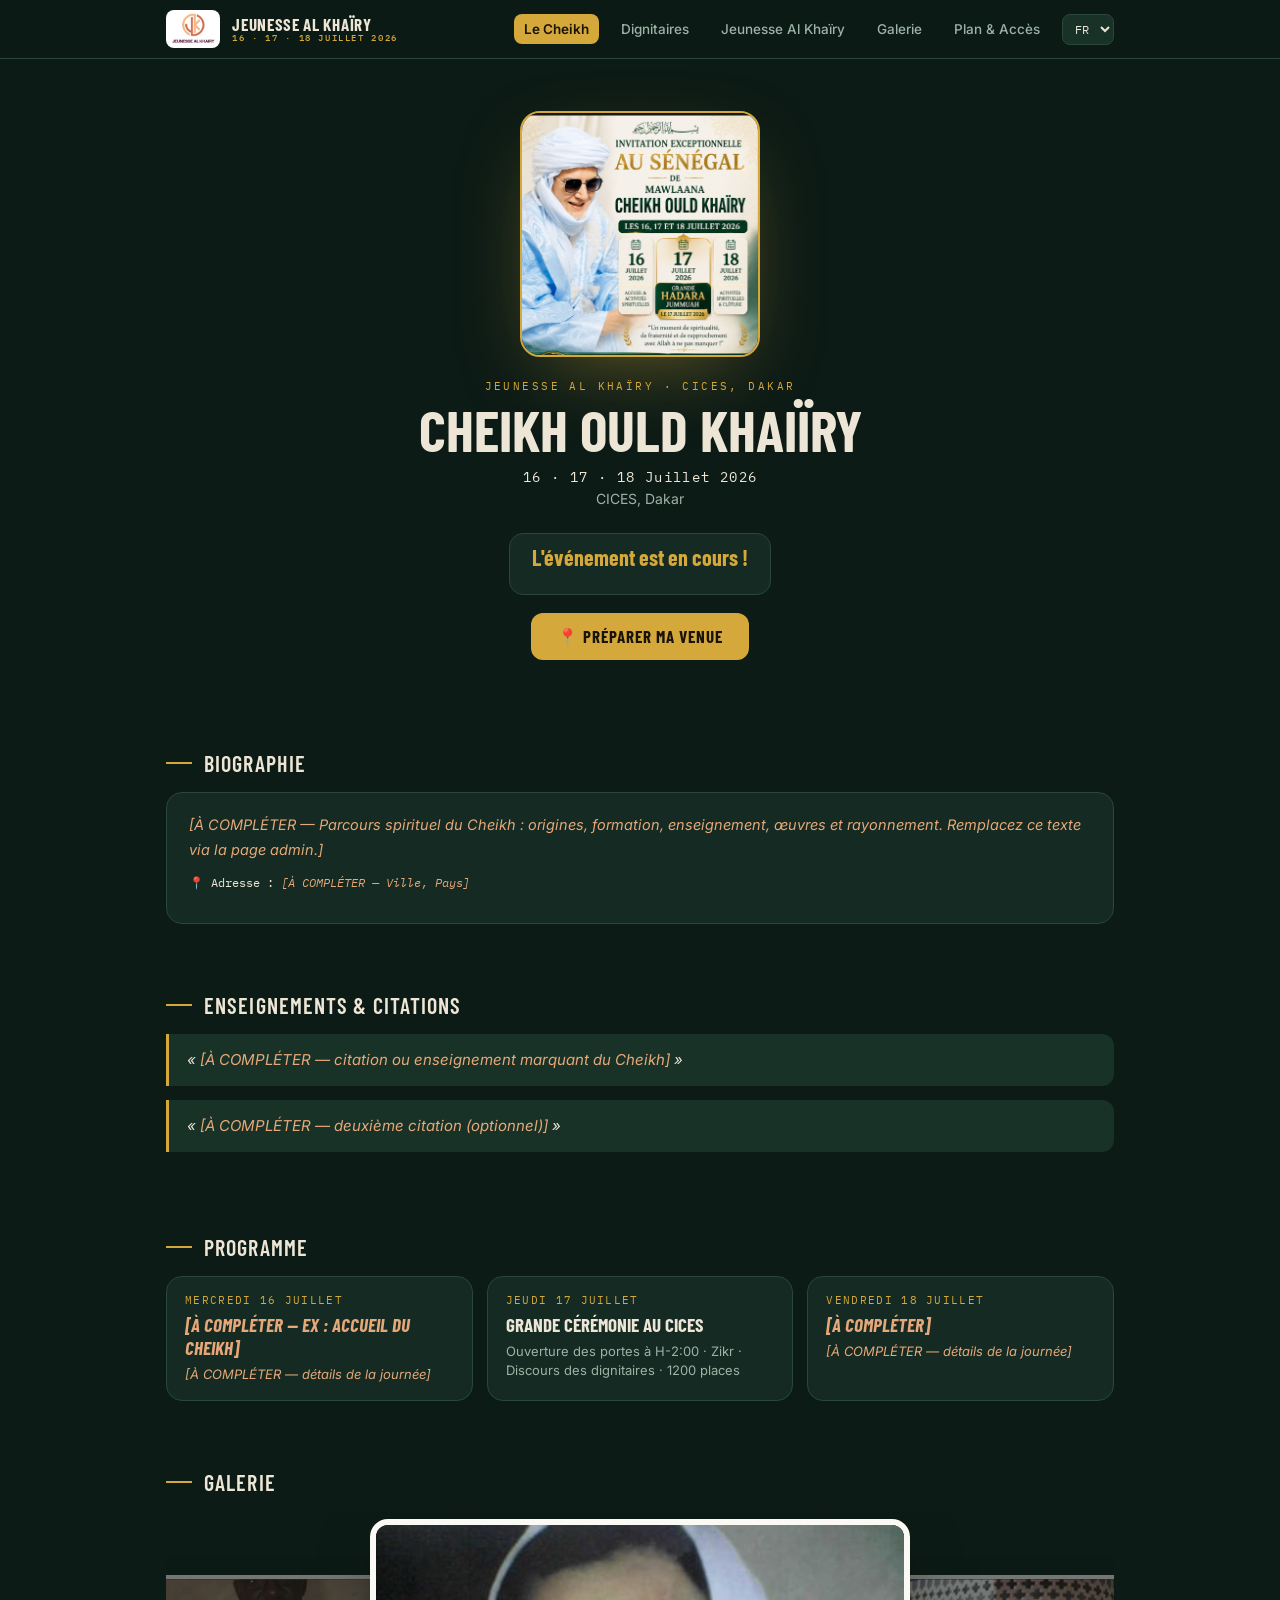
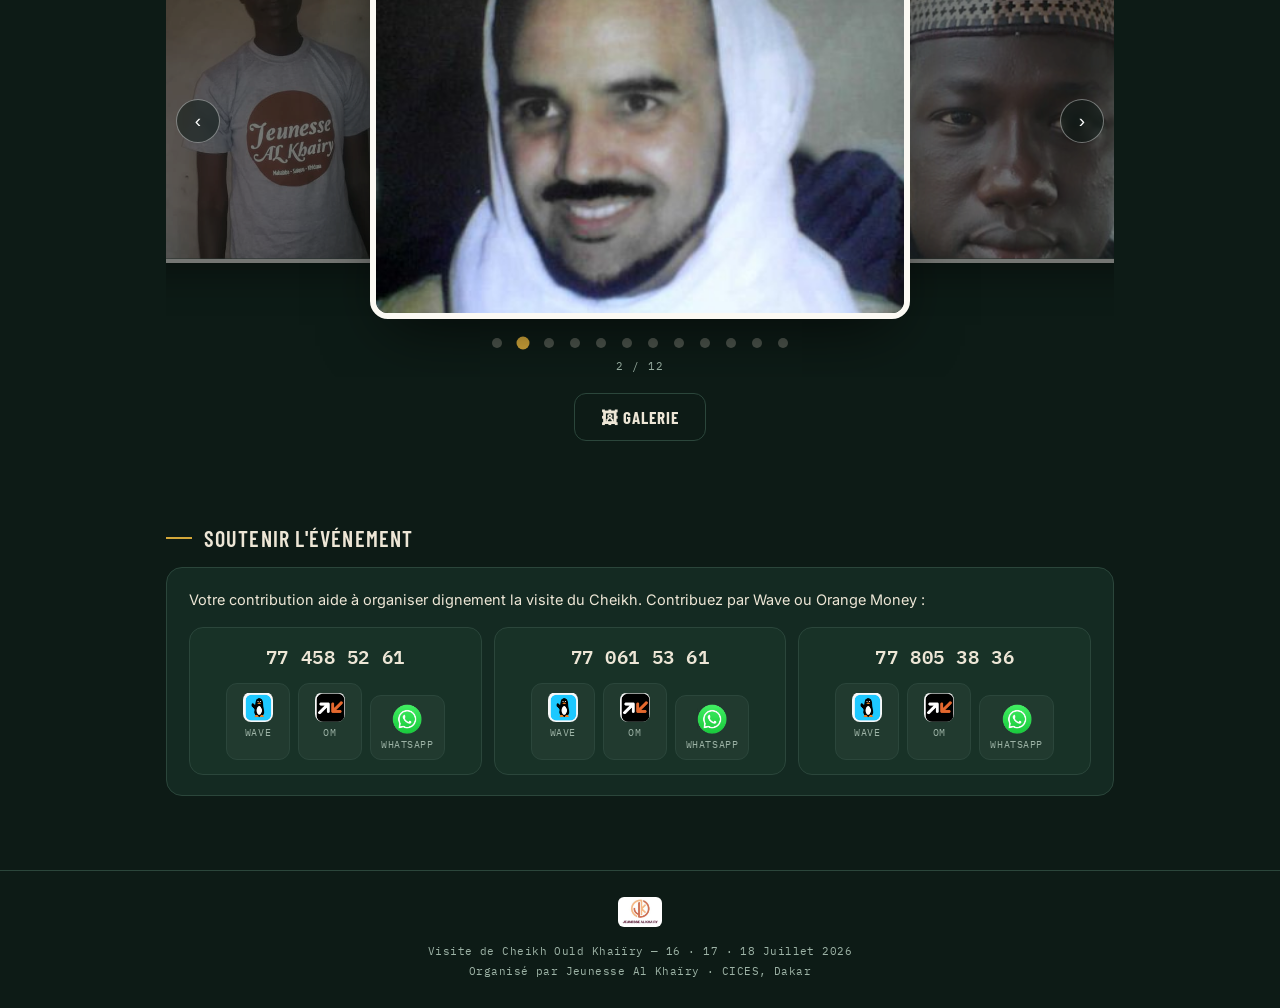
==== index.html @ b1f78925 "chore: snapshot initial avant feature auth OTP" ====
<!DOCTYPE html>
<html lang="fr">
<head>
<meta charset="UTF-8">
<meta name="viewport" content="width=device-width, initial-scale=1.0">
<title>Visite de Cheikh Ould Khaiïry — 2026</title>
<meta name="description" content="Visite de Cheikh Ould Khaiïry à Dakar les 16, 17 et 18 juillet 2026 au CICES. Programme, accès et informations — organisé par Jeunesse Al Khaïry.">
<link rel="canonical" href="https://jak.sn/">
<link rel="icon" href="/logo.png" type="image/png">
<link rel="apple-touch-icon" href="/logo.png">
<meta property="og:type" content="website">
<meta property="og:site_name" content="Jeunesse Al Khaïry">
<meta property="og:title" content="Visite de Cheikh Ould Khaiïry — 16·17·18 Juillet 2026, CICES Dakar">
<meta property="og:description" content="Programme, accès et informations sur la visite du Cheikh. Organisé par Jeunesse Al Khaïry.">
<meta property="og:url" content="https://jak.sn/">
<meta property="og:image" content="https://jak.sn/image_cheikh.png">
<meta property="og:image:width" content="1200">
<meta property="og:image:height" content="630">
<meta property="og:locale" content="fr_FR">
<meta name="twitter:card" content="summary_large_image">
<meta name="twitter:title" content="Visite de Cheikh Ould Khaiïry — Juillet 2026">
<meta name="twitter:description" content="16·17·18 juillet 2026 au CICES, Dakar. Organisé par Jeunesse Al Khaïry.">
<meta name="twitter:image" content="https://jak.sn/image_cheikh.png">
<link rel="preconnect" href="https://fonts.googleapis.com">
<link rel="preconnect" href="https://fonts.gstatic.com" crossorigin>
<script type="application/ld+json">
{
  "@context": "https://schema.org",
  "@type": "Event",
  "name": "Visite de Cheikh Ould Khaiïry",
  "startDate": "2026-07-16T09:00:00+00:00",
  "endDate": "2026-07-18T22:00:00+00:00",
  "eventStatus": "https://schema.org/EventScheduled",
  "eventAttendanceMode": "https://schema.org/OfflineEventAttendanceMode",
  "location": {
    "@type": "Place",
    "name": "CICES",
    "address": { "@type": "PostalAddress", "addressLocality": "Dakar", "addressCountry": "SN" }
  },
  "image": ["https://jak.sn/image_cheikh.png"],
  "organizer": { "@type": "Organization", "name": "Jeunesse Al Khaïry", "url": "https://jak.sn" }
}
</script>
<link rel="stylesheet" href="site.css">
<script src="data.js"></script>
<script src="site.js"></script>
</head>
<body>
<main>
  <header class="hero wrap">
    <img class="portrait" id="chPhoto" src="" width="482" height="495" alt="Cheikh Ould Khaiïry" onerror="this.style.display='none'">
    <p class="eyebrow" id="chEyebrow"></p>
    <h1 id="chNom">Cheikh Ould Khaiïry</h1>
    <div class="dates" id="chDates"></div>
    <div class="lieu" id="chLieu"></div>
    <div class="count" id="countdown"></div>
    <p style="margin-top:18px">
      <a class="cta" href="Mon_Acces_2026.html" id="ctaVenue"></a>
    </p>
  </header>

  <section><div class="wrap">
    <h2 class="sec-label" id="secBio"></h2>
    <div class="panel"><p id="chBio"></p>
      <p class="muted" style="font-family:'IBM Plex Mono',monospace;font-size:12px" id="chAdr"></p>
    </div>
  </div></section>

  <section><div class="wrap">
    <h2 class="sec-label" id="secCit"></h2>
    <div id="chCitations"></div>
  </div></section>

  <section><div class="wrap">
    <h2 class="sec-label" id="secProg"></h2>
    <div class="prog" id="progGrid"></div>
  </div></section>

  <section><div class="wrap">
    <h2 class="sec-label" id="secGal"></h2>
    <div id="galCaro"></div>
    <p style="text-align:center;margin-top:16px"><a class="cta ghost" href="galerie.html" id="ctaGal"></a></p>
  </div></section>

  <div id="soutienMount"></div>
</main>
<script>
(function(){
  const D=window.SITE_DATA,S=D.settings,C=D.cheikh;
  renderChrome('accueil');
  document.getElementById('chPhoto').src=C.photo||'';
  document.getElementById('chEyebrow').textContent=S.organisateur+' · '+S.lieu;
  document.getElementById('chNom').textContent=C.nom_complet;
  document.getElementById('chDates').textContent=S.dates_texte;
  document.getElementById('chLieu').textContent=S.lieu;
  document.getElementById('ctaVenue').textContent='📍 '+T('cta_venue');
  document.getElementById('secBio').textContent=T('bio');
  document.getElementById('chBio').innerHTML=todoWrap(C.biographie);
  document.getElementById('chAdr').innerHTML='📍 '+T('adresse')+' : '+todoWrap(C.adresse);
  document.getElementById('secCit').textContent=T('citations');
  document.getElementById('chCitations').innerHTML=(C.citations||[])
    .map(c=>`<blockquote>« ${todoWrap(c)} »</blockquote>`).join('')||'<p class="muted">—</p>';
  document.getElementById('secProg').textContent=T('programme');
  document.getElementById('progGrid').innerHTML=(S.programme||[]).map(p=>
    `<div class="day"><div class="d">${esc(p.jour)}</div><h3>${todoWrap(p.titre)}</h3><p>${todoWrap(p.desc)}</p></div>`).join('');
  document.getElementById('secGal').textContent=T('galerie');
  initCarousel(document.getElementById('galCaro'),(D.galerie||[]).filter(g=>g.src).slice(0,12),{delay:3600});
  document.getElementById('soutienMount').outerHTML=soutienBlock();
  document.getElementById('ctaGal').textContent='🖼 '+T('nav_galerie');
  startCountdown('countdown');
})();
</script>
</body>
</html>
---- site.css ----
@import url('https://fonts.googleapis.com/css2?family=Barlow+Condensed:wght@600;700&family=Inter:wght@400;500;600&family=IBM+Plex+Mono:wght@500;600&display=swap');
:root{
  --bg:#0d1b16;--panel:#142a22;--panel-2:#183227;--line:#2b463b;
  --ink:#ede6d6;--muted:#9db3a6;--gold:#d4a83a;--copper:#c77b4e;
  --green:#3fa06e;--red:#d0463d;
}
*{box-sizing:border-box;-webkit-tap-highlight-color:transparent}
img{-webkit-user-drag:none;user-drag:none;user-select:none;-webkit-user-select:none;-webkit-touch-callout:none}
html{scroll-behavior:smooth}
body{margin:0;font-family:'Inter',system-ui,sans-serif;color:var(--ink);
  background:radial-gradient(1000px 520px at 50% -10%,#17342a 0%,transparent 60%),var(--bg);
  min-height:100vh}
.wrap{max-width:980px;margin:0 auto;padding:0 16px}
/* NAV */
nav.site{position:sticky;top:0;z-index:40;background:rgba(13,27,22,.92);
  backdrop-filter:blur(8px);border-bottom:1px solid var(--line)}
nav.site .in{max-width:980px;margin:0 auto;padding:10px 16px;display:flex;align-items:center;gap:12px;flex-wrap:wrap}
nav.site img.logo{height:38px;border-radius:8px;background:#fff;padding:3px}
nav.site .brand{margin-inline-end:auto;font-family:'Barlow Condensed',sans-serif;font-weight:700;text-transform:uppercase;
  font-size:17px;letter-spacing:.04em;line-height:1}
nav.site .brand small{display:block;font-family:'IBM Plex Mono',monospace;font-size:9px;
  color:var(--gold);letter-spacing:.18em;font-weight:500}
nav.site a{color:var(--muted);text-decoration:none;font-size:13.5px;font-weight:500;
  padding:7px 10px;border-radius:8px}
nav.site a:hover{color:var(--ink);background:var(--panel-2)}
nav.site a.on{color:#1a1408;background:var(--gold);font-weight:600}
nav.site select{background:var(--panel-2);color:var(--ink);border:1px solid var(--line);
  border-radius:8px;padding:6px 8px;font-family:'IBM Plex Mono',monospace;font-size:11.5px}
/* HERO */
.hero{padding:52px 0 40px;text-align:center}
.hero img.portrait{width:min(58vw,240px);aspect-ratio:482/495;height:auto;border-radius:20px;border:2px solid var(--gold);
  box-shadow:0 26px 80px -28px rgba(212,168,58,.5)}
.eyebrow{font-family:'IBM Plex Mono',monospace;font-size:11px;letter-spacing:.22em;
  text-transform:uppercase;color:var(--gold);margin:18px 0 8px}
h1{font-family:'Barlow Condensed',sans-serif;font-weight:700;text-transform:uppercase;
  font-size:clamp(32px,7vw,58px);line-height:.98;margin:0 0 10px}
.hero .dates{font-family:'IBM Plex Mono',monospace;font-size:14px;color:var(--ink);letter-spacing:.1em}
.hero .lieu{color:var(--muted);font-size:14px;margin-top:4px}
/* COUNTDOWN */
.count{display:flex;justify-content:center;gap:10px;margin:26px 0 8px;flex-wrap:wrap;min-height:62px}
.count .u{background:var(--panel);border:1px solid var(--line);border-radius:14px;
  min-width:74px;padding:12px 10px}
.count .n{font-family:'Barlow Condensed',sans-serif;font-weight:700;font-size:34px;color:var(--gold);line-height:1}
.count .l{font-family:'IBM Plex Mono',monospace;font-size:9.5px;letter-spacing:.14em;
  text-transform:uppercase;color:var(--muted);margin-top:4px}
/* SECTIONS */
section{padding:34px 0}
.sec-label{font-family:'Barlow Condensed',sans-serif;text-transform:uppercase;font-weight:600;
  font-size:22px;letter-spacing:.05em;margin:0 0 16px;display:flex;align-items:center;gap:12px}
.sec-label::before{content:"";width:26px;height:2px;background:var(--gold)}
.panel{background:var(--panel);border:1px solid var(--line);border-radius:16px;padding:20px 22px}
.panel p{line-height:1.7;font-size:14.5px;margin:0 0 10px;color:var(--ink)}
.muted{color:var(--muted)}
.todo{color:#e6a878;font-style:italic}
blockquote{margin:14px 0;padding:14px 18px;border-inline-start:3px solid var(--gold);
  background:var(--panel-2);border-radius:0 12px 12px 0;font-size:15px;line-height:1.6;font-style:italic}
/* CARDS GRID */
.cards{display:grid;grid-template-columns:repeat(auto-fill,minmax(230px,1fr));gap:14px}
.pcard{background:var(--panel);border:1px solid var(--line);border-radius:16px;overflow:hidden;
  display:flex;flex-direction:column}
.pcard .ph{height:170px;background:var(--panel-2);display:flex;align-items:center;justify-content:center;overflow:hidden}
.pcard .ph img{width:100%;height:100%;object-fit:cover}
.pcard .ph .noimg{font-family:'Barlow Condensed',sans-serif;font-size:44px;color:var(--line);font-weight:700}
.pcard .bd{padding:13px 15px;display:flex;flex-direction:column;gap:6px;flex:1}
.pcard h3{font-family:'Barlow Condensed',sans-serif;font-weight:700;text-transform:uppercase;
  font-size:18px;letter-spacing:.02em;margin:0}
.pcard .fn{font-family:'IBM Plex Mono',monospace;font-size:10.5px;letter-spacing:.08em;
  text-transform:uppercase;color:var(--gold)}
.pcard .bio{font-size:12.5px;color:var(--muted);line-height:1.5;flex:1}
.pcard .adr{font-family:'IBM Plex Mono',monospace;font-size:10.5px;color:var(--muted)}
.badge-f{display:inline-block;font-family:'IBM Plex Mono',monospace;font-size:9.5px;letter-spacing:.08em;
  text-transform:uppercase;background:var(--gold);color:#1a1408;border-radius:999px;padding:3px 9px;font-weight:600}
/* PROGRAMME */
.prog{display:grid;grid-template-columns:repeat(auto-fit,minmax(230px,1fr));gap:14px}
.prog .day{background:var(--panel);border:1px solid var(--line);border-radius:16px;padding:16px 18px}
.prog .d{font-family:'IBM Plex Mono',monospace;font-size:11px;letter-spacing:.12em;
  text-transform:uppercase;color:var(--gold);margin-bottom:6px}
.prog h3{font-family:'Barlow Condensed',sans-serif;text-transform:uppercase;font-size:19px;margin:0 0 6px}
.prog p{font-size:13px;color:var(--muted);line-height:1.5;margin:0}
/* GALERIE */
.gal{display:grid;grid-template-columns:repeat(auto-fill,minmax(160px,1fr));gap:10px}
.gal figure{margin:0;border-radius:12px;overflow:hidden;border:1px solid var(--line);background:var(--panel)}
.gal img{width:100%;height:150px;object-fit:cover;display:block}
.gal figcaption{font-size:11px;color:var(--muted);padding:7px 10px;font-family:'IBM Plex Mono',monospace}
/* CTA / SOUTIEN */
.cta{display:inline-block;font-family:'Barlow Condensed',sans-serif;text-transform:uppercase;
  letter-spacing:.06em;font-weight:700;font-size:17px;color:#1a1408;background:var(--gold);
  border-radius:12px;padding:13px 26px;text-decoration:none;border:none;cursor:pointer}
.cta:hover{filter:brightness(1.08)}
.cta.ghost{background:transparent;color:var(--ink);border:1px solid var(--line)}
.paybox{display:grid;grid-template-columns:repeat(auto-fit,minmax(200px,1fr));gap:12px;margin-top:14px}
.pay{border-radius:14px;padding:16px;border:1px solid var(--line);background:var(--panel-2)}
.pay .t{font-family:'Barlow Condensed',sans-serif;text-transform:uppercase;font-weight:700;font-size:17px}
.pay.wave .t{color:#5ac8fa}.pay.om .t{color:#ff7f27}
.pay .num{font-family:'IBM Plex Mono',monospace;font-weight:600;font-size:19px;margin-top:6px}
.wa{display:flex;flex-wrap:wrap;gap:10px;margin-top:12px}
.wa a{display:inline-flex;align-items:center;gap:8px;background:#128c4a;color:#fff;text-decoration:none;
  border-radius:999px;padding:10px 16px;font-size:13.5px;font-weight:600}
/* FOOTER */
footer.site{border-top:1px solid var(--line);margin-top:40px;padding:26px 16px;text-align:center;
  color:var(--muted);font-family:'IBM Plex Mono',monospace;font-size:11px;letter-spacing:.04em;line-height:1.8}
footer.site img{height:30px;border-radius:6px;background:#fff;padding:2px;margin-bottom:8px}
@media(max-width:560px){
  nav.site .brand{font-size:15px}
  nav.site a{font-size:12.5px;padding:6px 8px}
  .count .u{min-width:64px}
}

/* ============ CONTACTS WAVE / OM / WHATSAPP ============ */
.ctc-grid{display:grid;grid-template-columns:repeat(auto-fit,minmax(220px,1fr));gap:12px;margin-top:14px}
.ctc{border-radius:14px;padding:14px;border:1px solid var(--line);background:var(--panel-2);text-align:center}
.ctc-num{font-family:'IBM Plex Mono',monospace;font-weight:600;font-size:19px;letter-spacing:.03em;margin-bottom:11px}
.ctc-ways{display:flex;justify-content:center;gap:8px}
.way{display:flex;flex-direction:column;align-items:center;gap:4px;cursor:pointer;text-decoration:none;
  background:rgba(255,255,255,.04);border:1px solid var(--line);border-radius:11px;
  padding:8px 10px;min-width:64px;color:var(--muted);transition:transform .12s,border-color .15s}
.way:hover{border-color:var(--gold);transform:translateY(-2px)}
.way:active{transform:scale(.94)}
.way img{width:30px;height:30px;border-radius:8px;object-fit:contain}
.way span{font-family:'IBM Plex Mono',monospace;font-size:9.5px;letter-spacing:.06em;text-transform:uppercase}
.toast{position:fixed;left:50%;bottom:26px;transform:translate(-50%,20px);z-index:120;
  background:var(--gold);color:#1a1408;font-family:'IBM Plex Mono',monospace;font-size:12.5px;
  font-weight:600;border-radius:999px;padding:10px 18px;opacity:0;pointer-events:none;
  transition:.3s;box-shadow:0 10px 30px -8px rgba(212,168,58,.6)}
.toast.on{opacity:1;transform:translate(-50%,0)}

/* ============ CARROUSEL PARTAGÉ ============ */
.jcaro-stage{position:relative;padding:8px 0 4px;text-align:center;overflow:hidden}
.jcaro{position:relative;height:min(58vw,400px);margin:0 auto;max-width:1100px}
.jslide{position:absolute;top:50%;left:50%;width:min(72vw,540px);height:100%;
  transform:translate(-50%,-50%) scale(.62);opacity:0;pointer-events:none;
  transition:transform .7s cubic-bezier(.2,.8,.3,1),opacity .7s,filter .7s;filter:brightness(.5);cursor:pointer}
.jslide img{width:100%;height:100%;object-fit:cover;border-radius:18px;
  border:6px solid #fbf9f3;box-shadow:0 24px 60px -18px rgba(0,0,0,.65)}
.jslide.cur{transform:translate(-50%,-50%) scale(1);opacity:1;pointer-events:auto;filter:none;z-index:3}
.jslide.prev{transform:translate(-118%,-50%) scale(.72);opacity:.75;pointer-events:auto;z-index:2;filter:brightness(.6)}
.jslide.next{transform:translate(18%,-50%) scale(.72);opacity:.75;pointer-events:auto;z-index:2;filter:brightness(.6)}
.jcap{position:absolute;left:0;right:0;bottom:10px;color:#fff;font-size:13px;
  text-shadow:0 2px 8px rgba(0,0,0,.85);font-family:'IBM Plex Mono',monospace}
.jarr{position:absolute;top:45%;transform:translateY(-50%);z-index:5;cursor:pointer;
  width:44px;height:44px;border-radius:50%;border:1px solid rgba(255,255,255,.4);
  background:rgba(13,27,22,.55);color:#fff;font-size:19px;backdrop-filter:blur(3px)}
.jarr:hover{background:var(--gold);color:#1a1408}
.jarr.l{left:10px}.jarr.r{right:10px}
.jdots{display:flex;flex-wrap:wrap;justify-content:center;gap:2px;margin:12px auto 4px;max-width:900px;padding:0 14px}
.jdots button{width:24px;height:24px;border:none;cursor:pointer;background:none;padding:0;
  display:flex;align-items:center;justify-content:center;-webkit-appearance:none;appearance:none}
.jdots button::before{content:"";width:10px;height:10px;border-radius:50%;
  background:rgba(237,230,214,.28);transition:.2s}
.jdots button.on::before{background:var(--gold);transform:scale(1.3)}
.jcnt{font-family:'IBM Plex Mono',monospace;font-size:11px;color:var(--muted);letter-spacing:.1em}

/* ============ LIGHTBOX PLEIN ÉCRAN ============ */
.lbx{position:fixed;inset:0;z-index:100;display:flex;flex-direction:column;align-items:center;
  justify-content:center;gap:12px;padding:14px;
  background:rgba(5,12,9,.92);backdrop-filter:blur(12px);-webkit-backdrop-filter:blur(12px);
  opacity:0;pointer-events:none;transition:opacity .35s}
.lbx.on{opacity:1;pointer-events:auto}
.lbx-frame{position:relative;padding:5px;border-radius:20px;background:#0a1611;max-width:96vw}
.lbx-frame::before{content:"";position:absolute;inset:-4px;border-radius:24px;z-index:-1;
  background:conic-gradient(#d4a83a,#f0d484,#c77b4e,#6a1d2c,#d4a83a);
  filter:blur(10px);opacity:.85;animation:lbxSpin 5s linear infinite}
.lbx-frame::after{content:"";position:absolute;inset:0;border-radius:20px;pointer-events:none;
  border:2px solid rgba(240,212,132,.8);animation:lbxGlow 2s ease-in-out infinite}
@keyframes lbxSpin{to{transform:rotate(360deg)}}
@keyframes lbxGlow{50%{box-shadow:0 0 34px 4px rgba(212,168,58,.55);border-color:#f0d484}}
.lbx.on .lbx-frame{animation:lbxIn .55s cubic-bezier(.18,.9,.28,1.18)}
@keyframes lbxIn{from{transform:scale(.62);opacity:0}}
.lbx-frame img{display:block;max-width:min(92vw,1000px);max-height:min(72dvh,700px);
  min-width:min(70vw,300px);object-fit:contain;border-radius:16px;transition:opacity .25s;background:#0a1611}
.lbx-ring{position:absolute;inset:-2px;border:2px solid rgba(212,168,58,.65);border-radius:22px;
  pointer-events:none;animation:lbxPulse 2.4s ease-out infinite}
.lbx-ring.r2{animation-delay:1.2s}
@keyframes lbxPulse{0%{transform:scale(1);opacity:.75}100%{transform:scale(1.14);opacity:0}}
.lbx-dot{position:absolute;width:9px;height:9px;border-radius:50%;background:var(--gold);
  box-shadow:0 0 12px 2px rgba(212,168,58,.9);animation:lbxDot 1.6s ease-in-out infinite}
.lbx-dot.d1{top:-5px;left:-5px}.lbx-dot.d2{top:-5px;right:-5px;animation-delay:.4s}
.lbx-dot.d3{bottom:-5px;right:-5px;animation-delay:.8s}.lbx-dot.d4{bottom:-5px;left:-5px;animation-delay:1.2s}
@keyframes lbxDot{50%{transform:scale(1.7);opacity:.6}}
.lbx-cap{color:var(--ink);font-size:14px;text-align:center;max-width:88vw;
  font-family:'IBM Plex Mono',monospace;min-height:18px}
.lbx-cnt{font-family:'IBM Plex Mono',monospace;font-size:11.5px;color:var(--gold);letter-spacing:.14em}
.lbx-x{position:absolute;top:max(14px,env(safe-area-inset-top));inset-inline-end:14px;z-index:5;cursor:pointer;
  width:44px;height:44px;border-radius:50%;border:1px solid rgba(255,255,255,.35);
  background:rgba(13,27,22,.6);color:#fff;font-size:17px}
.lbx-x:hover{background:var(--red);border-color:var(--red)}
.lbx-nav{position:absolute;top:50%;transform:translateY(-50%);z-index:5;cursor:pointer;
  width:46px;height:46px;border-radius:50%;border:1px solid rgba(255,255,255,.35);
  background:rgba(13,27,22,.6);color:#fff;font-size:20px}
.lbx-nav:hover{background:var(--gold);color:#1a1408}
.lbx-nav.l{left:10px}.lbx-nav.r{right:10px}
@media(max-width:560px){
  .lbx-nav{width:40px;height:40px;top:auto;bottom:max(16px,env(safe-area-inset-bottom))}
  .lbx-nav.l{left:22vw}.lbx-nav.r{right:22vw}
}
@media (prefers-reduced-motion: reduce){
  .lbx-frame::before,.lbx-frame::after,.lbx-ring,.lbx-dot{animation:none}
}

/* ============ FICHE BIO DANS LA LIGHTBOX ============ */
.lbx-info{display:none;background:var(--panel);border:1px solid var(--line);border-radius:16px;
  padding:14px 20px 16px;max-width:min(92vw,620px);width:100%;max-height:30dvh;overflow:auto;
  text-align:center;box-shadow:0 14px 40px -16px rgba(0,0,0,.6)}
.lbx-info h3{font-family:'Barlow Condensed',sans-serif;font-weight:700;text-transform:uppercase;
  font-size:21px;letter-spacing:.03em;margin:4px 0 2px;color:var(--ink)}
.lbx-badge{display:none;font-family:'IBM Plex Mono',monospace;font-size:9.5px;letter-spacing:.08em;
  text-transform:uppercase;background:var(--gold);color:#1a1408;border-radius:999px;
  padding:3px 10px;font-weight:600}
.lbx-info .lfn{font-family:'IBM Plex Mono',monospace;font-size:11px;letter-spacing:.1em;
  text-transform:uppercase;color:var(--gold);margin-bottom:6px}
.lbx-info .lbio{font-size:13.5px;color:var(--muted);line-height:1.6;margin:6px 0}
.lbx-info .ladr{font-family:'IBM Plex Mono',monospace;font-size:11px;color:var(--muted)}
.lbx.rich .lbx-frame img{max-height:min(46dvh,500px)}
@media(max-width:560px){
  .lbx.rich .lbx-frame img{max-height:40dvh}
  .lbx-info{max-height:32dvh}
}
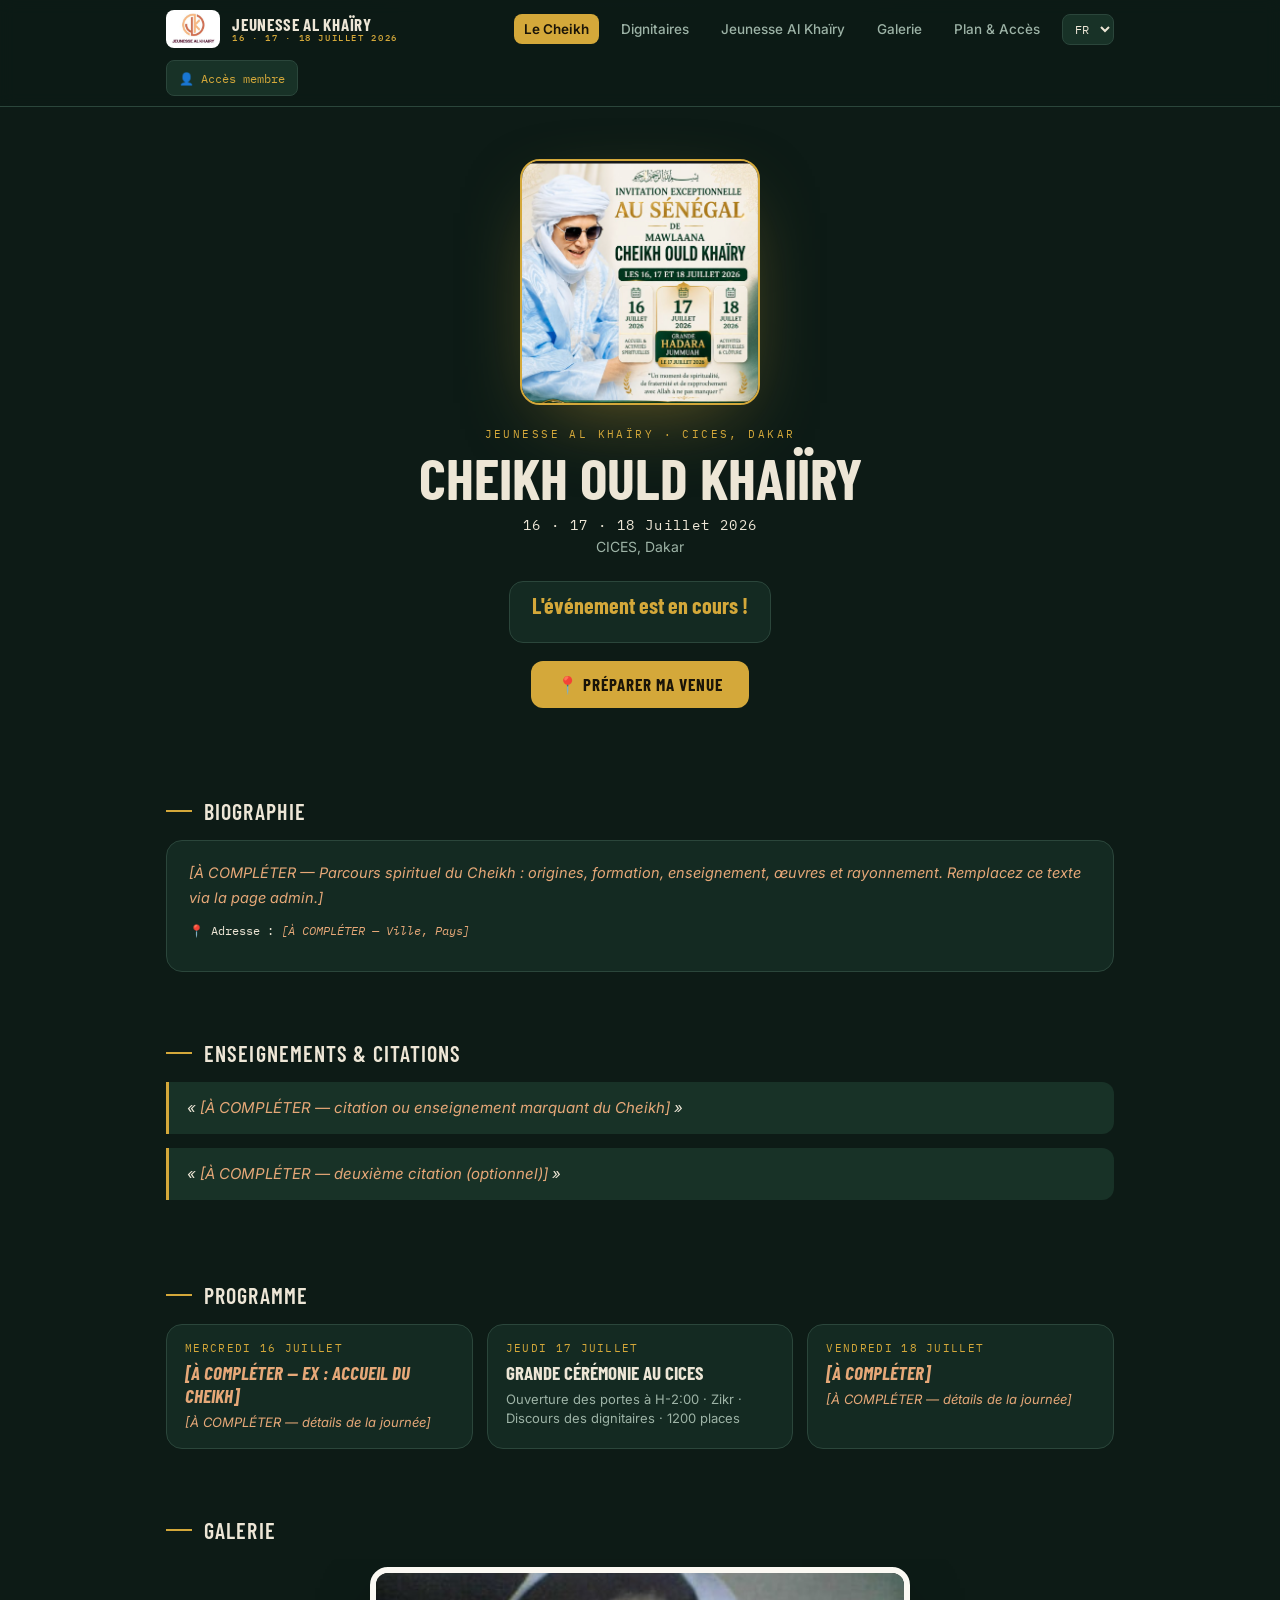
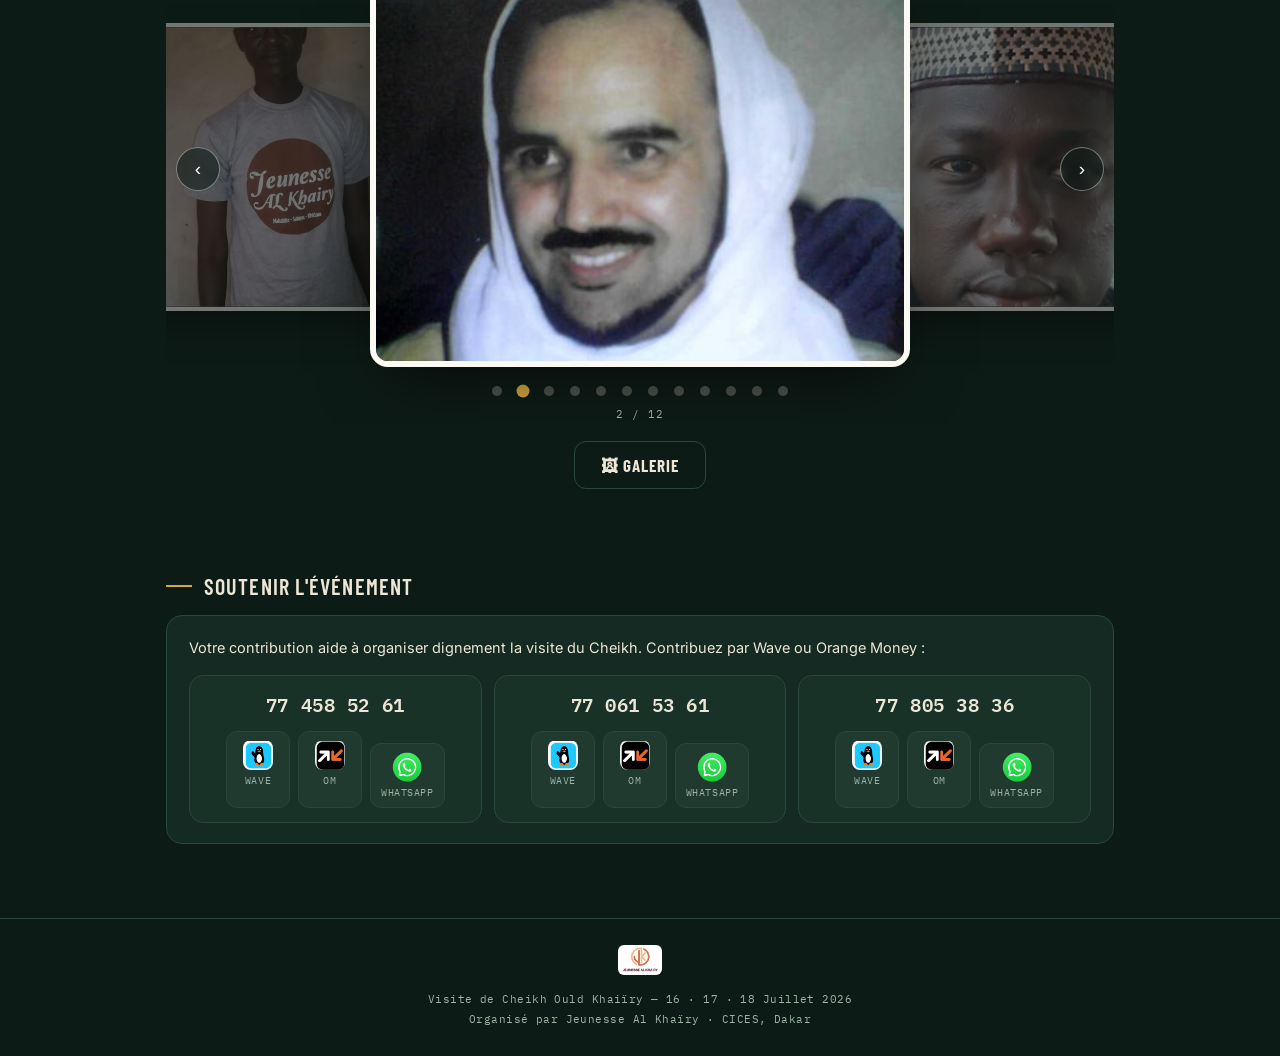
==== commit 724f09ae: "feat(auth): front accès membre (connexion OTP + éditeur de fiche)" ====
--- a/index.html
+++ b/index.html
@@ -44,6 +44,7 @@
 <link rel="stylesheet" href="site.css">
 <script src="data.js"></script>
 <script src="site.js"></script>
+<script src="auth.js"></script>
 </head>
 <body>
 <main>
--- a/site.css
+++ b/site.css
@@ -215,3 +215,18 @@
   .lbx.rich .lbx-frame img{max-height:40dvh}
   .lbx-info{max-height:32dvh}
 }
+
+/* ===== Accès membre (auth) ===== */
+.memberAccess{background:var(--panel-2);color:var(--gold);border:1px solid var(--line);
+  border-radius:8px;padding:7px 12px;font-family:'IBM Plex Mono',monospace;font-size:12px;cursor:pointer;min-height:36px}
+.authov{position:fixed;inset:0;z-index:130;display:flex;align-items:center;justify-content:center;
+  padding:16px;background:rgba(5,12,9,.86);backdrop-filter:blur(8px)}
+.authbox{max-width:440px;width:100%;max-height:88dvh;overflow:auto}
+.authbox h3{font-family:'Barlow Condensed',sans-serif;text-transform:uppercase;margin:0 0 10px}
+.authinp{width:100%;padding:12px;margin:4px 0 10px;border-radius:12px;border:1px solid var(--line);
+  background:var(--panel-2);color:var(--ink);font-size:15px}
+.authinp.otp{font-family:'IBM Plex Mono',monospace;letter-spacing:.3em;text-align:center;font-size:18px}
+.authlbl{display:block;font-family:'IBM Plex Mono',monospace;font-size:10.5px;letter-spacing:.1em;
+  text-transform:uppercase;color:var(--muted);margin-top:6px}
+.authprev{max-width:120px;border-radius:12px;border:2px solid var(--gold);margin:6px 0}
+@media (prefers-reduced-motion: reduce){ .authov{backdrop-filter:none} }
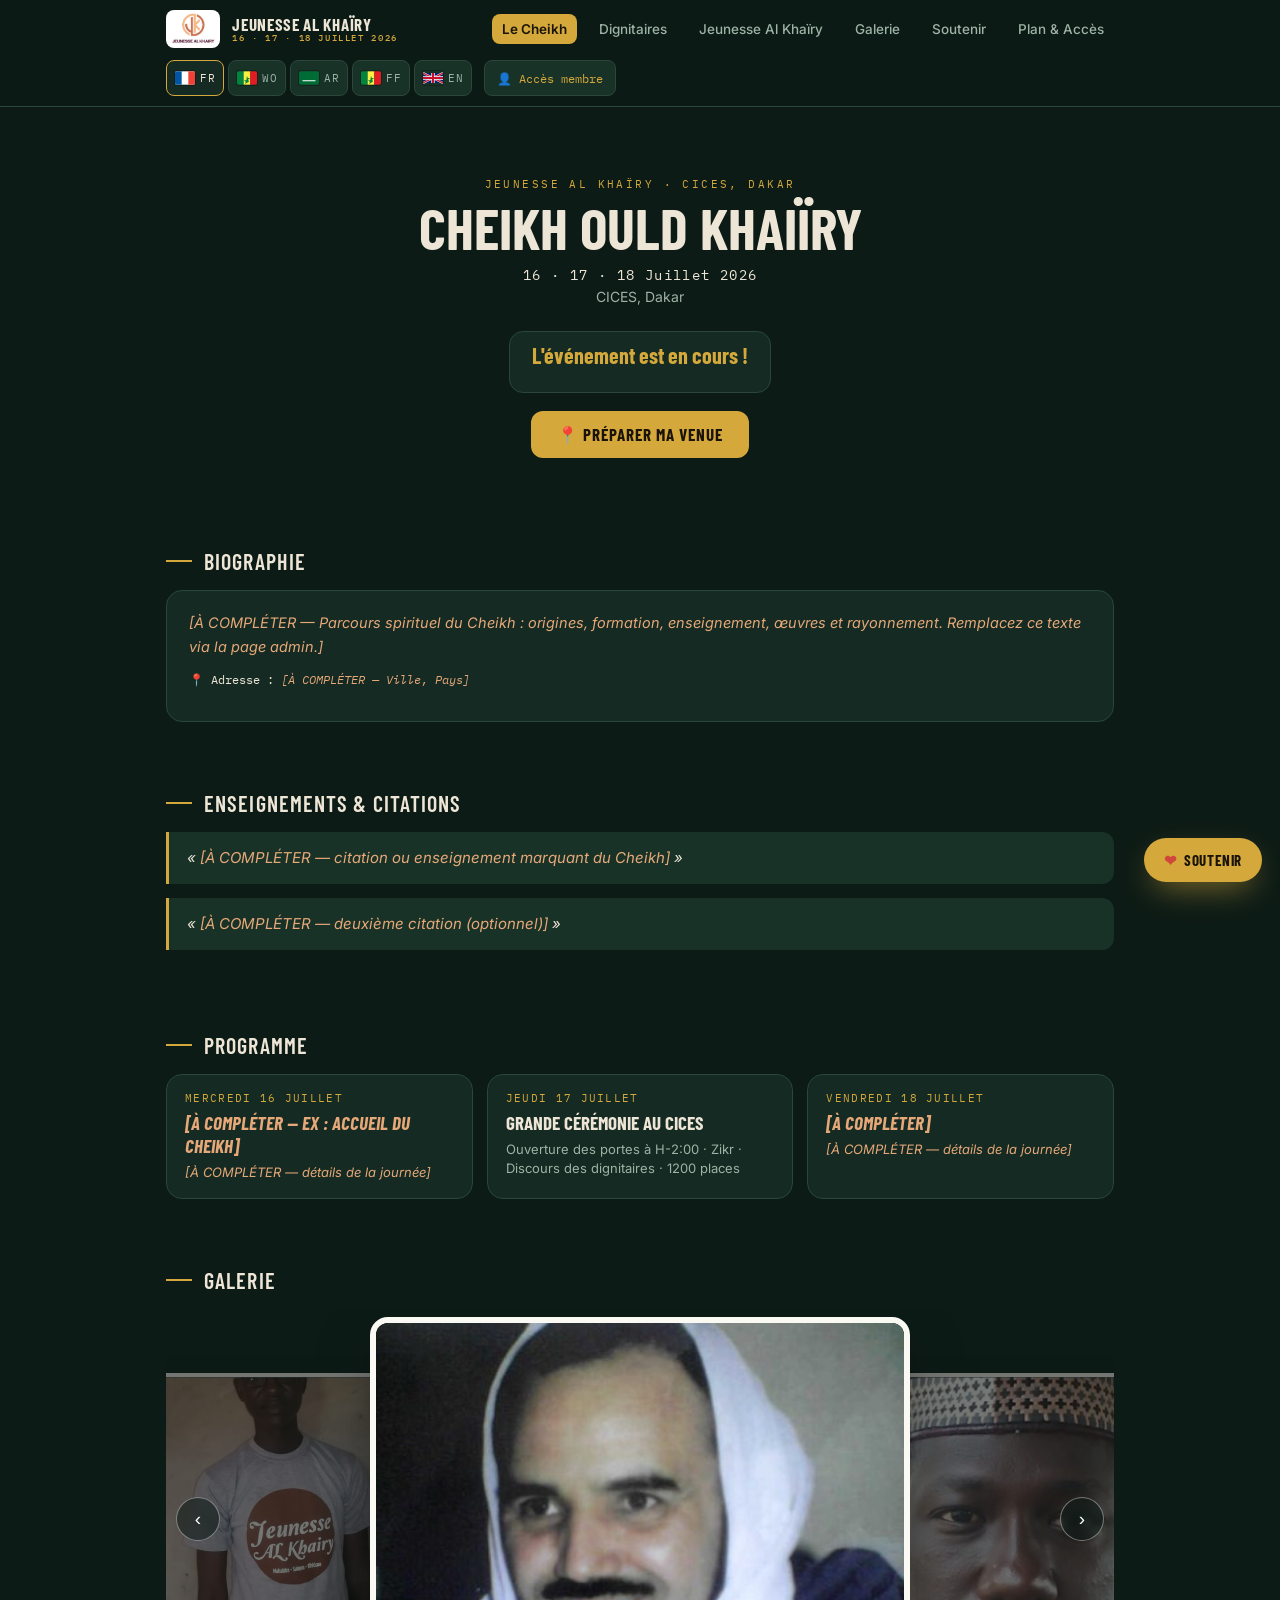
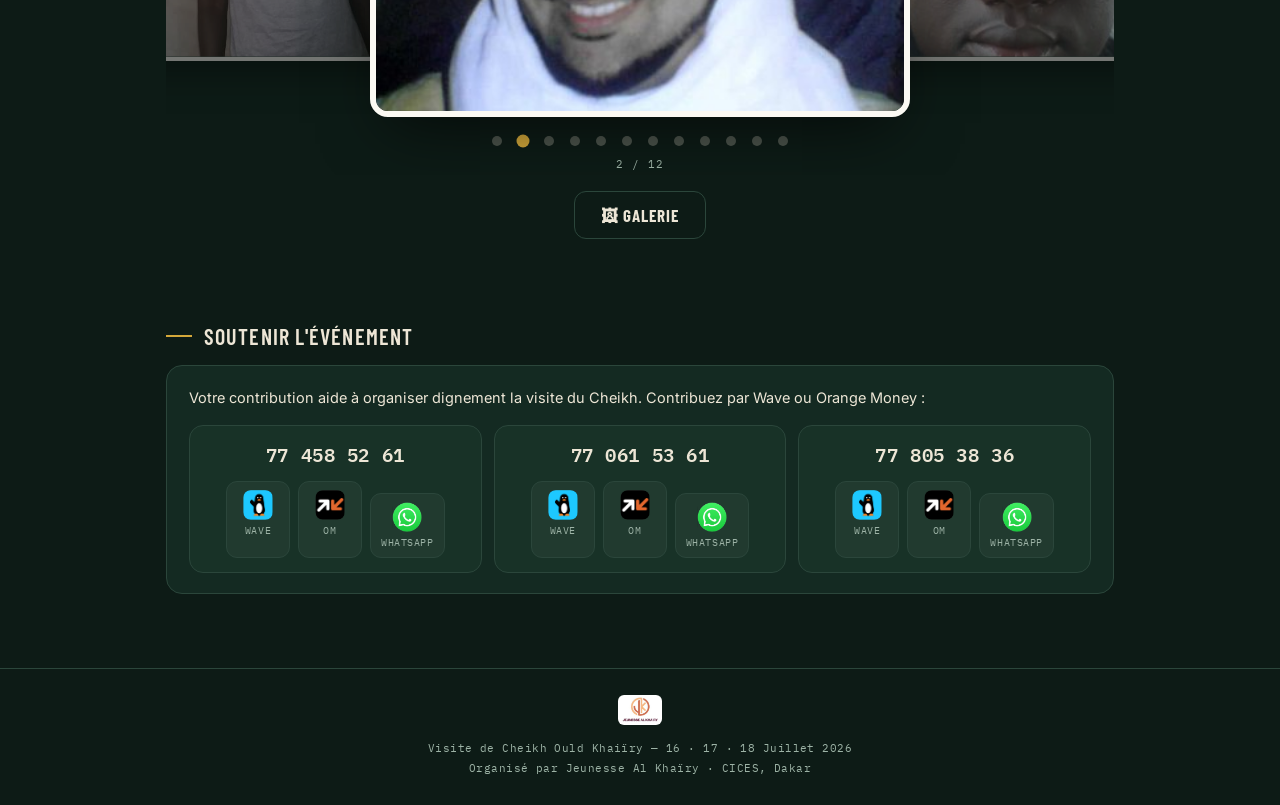
==== commit 70d0dc89: "feat: données live depuis PostgreSQL + fix photos membres + dons progressif Données depuis sql_jsonp" ====
--- a/index.html
+++ b/index.html
@@ -86,7 +86,7 @@
   <div id="soutienMount"></div>
 </main>
 <script>
-(function(){
+loadSiteData().then((function(){
   const D=window.SITE_DATA,S=D.settings,C=D.cheikh;
   renderChrome('accueil');
   document.getElementById('chPhoto').src=C.photo||'';
@@ -109,7 +109,7 @@
   document.getElementById('soutienMount').outerHTML=soutienBlock();
   document.getElementById('ctaGal').textContent='🖼 '+T('nav_galerie');
   startCountdown('countdown');
-})();
+}));
 </script>
 </body>
 </html>
--- a/site.css
+++ b/site.css
@@ -26,6 +26,16 @@
 nav.site a.on{color:#1a1408;background:var(--gold);font-weight:600}
 nav.site select{background:var(--panel-2);color:var(--ink);border:1px solid var(--line);
   border-radius:8px;padding:6px 8px;font-family:'IBM Plex Mono',monospace;font-size:11.5px}
+/* Sélecteur de langue à drapeaux (SVG inline) */
+.langsel{display:flex;gap:4px;align-items:center;flex-wrap:wrap}
+.langbtn{display:inline-flex;align-items:center;gap:5px;background:var(--panel-2);
+  border:1px solid var(--line);border-radius:8px;padding:5px 8px;cursor:pointer;
+  color:var(--muted);font-family:'IBM Plex Mono',monospace;font-size:10.5px;
+  letter-spacing:.05em;line-height:1;min-height:36px}
+.langbtn .flag{width:20px;height:14px;border-radius:2px;flex:none;display:block;
+  box-shadow:0 0 0 1px rgba(0,0,0,.25)}
+.langbtn:hover{border-color:var(--gold);color:var(--ink)}
+.langbtn.on{border-color:var(--gold);background:var(--panel);color:var(--ink)}
 /* HERO */
 .hero{padding:52px 0 40px;text-align:center}
 .hero img.portrait{width:min(58vw,240px);aspect-ratio:482/495;height:auto;border-radius:20px;border:2px solid var(--gold);
@@ -50,6 +60,23 @@
 .sec-label::before{content:"";width:26px;height:2px;background:var(--gold)}
 .panel{background:var(--panel);border:1px solid var(--line);border-radius:16px;padding:20px 22px}
 .panel p{line-height:1.7;font-size:14.5px;margin:0 0 10px;color:var(--ink)}
+/* Texte riche formaté (jak_presentation) — mis en forme par formatRichText().
+   Titres internes en or (Barlow Condensed), puces stylisées, paragraphes
+   aérés. Hérite du .panel p pour la typo de corps. */
+.rt-h{font-family:'Barlow Condensed',sans-serif;font-weight:700;text-transform:uppercase;
+  font-size:19px;letter-spacing:.04em;color:var(--gold);margin:18px 0 8px;
+  display:flex;align-items:center;gap:10px}
+.rt-h::before{content:"";flex:0 0 22px;height:2px;background:var(--gold);border-radius:2px}
+.rt-h:first-child{margin-top:0}
+.rt-p{margin:0 0 12px}
+.rt-p:last-child{margin-bottom:0}
+.rt-ul{list-style:none;margin:6px 0 12px;padding:0}
+.rt-ul li{position:relative;padding-inline-start:22px;margin-bottom:8px;line-height:1.65;
+  font-size:14.5px;color:var(--ink)}
+.rt-ul li::before{content:"";position:absolute;inset-inline-start:4px;top:9px;
+  width:7px;height:7px;border-radius:50%;background:var(--gold)}
+.rt-ul li:last-child{margin-bottom:0}
+.rt-ul strong,.rt-p strong{color:var(--ink);font-weight:600}
 .muted{color:var(--muted)}
 .todo{color:#e6a878;font-style:italic}
 blockquote{margin:14px 0;padding:14px 18px;border-inline-start:3px solid var(--gold);
@@ -60,7 +87,7 @@
   display:flex;flex-direction:column}
 .pcard .ph{height:170px;background:var(--panel-2);display:flex;align-items:center;justify-content:center;overflow:hidden}
 .pcard .ph img{width:100%;height:100%;object-fit:cover}
-.pcard .ph .noimg{font-family:'Barlow Condensed',sans-serif;font-size:44px;color:var(--line);font-weight:700}
+.pcard .ph .noimg{font-family:'Barlow Condensed',sans-serif;font-size:54px;color:var(--gold);font-weight:700;opacity:.85;line-height:1}
 .pcard .bd{padding:13px 15px;display:flex;flex-direction:column;gap:6px;flex:1}
 .pcard h3{font-family:'Barlow Condensed',sans-serif;font-weight:700;text-transform:uppercase;
   font-size:18px;letter-spacing:.02em;margin:0}
@@ -124,6 +151,61 @@
   transition:.3s;box-shadow:0 10px 30px -8px rgba(212,168,58,.6)}
 .toast.on{opacity:1;transform:translate(-50%,0)}
 
+/* ============ MODAL AUTO-FERMENTANT (validation don) ============ */
+/* Overlay semi-transparent + carte centrée. S'affiche, puis se ferme
+   automatiquement après ~3.5 s, ou au clic sur le bouton/l'overlay. */
+.mt-overlay{position:fixed;inset:0;z-index:140;background:rgba(20,16,8,.55);
+  display:flex;align-items:center;justify-content:center;
+  opacity:0;pointer-events:none;transition:opacity .25s ease;padding:20px}
+.mt-overlay.on{opacity:1;pointer-events:auto}
+.mt-card{background:var(--panel);border:1px solid var(--line);border-radius:18px;
+  padding:26px 24px 22px;max-width:min(88vw,380px);text-align:center;
+  box-shadow:0 24px 60px -20px rgba(0,0,0,.6);
+  transform:scale(.92);transition:transform .25s ease}
+.mt-overlay.on .mt-card{transform:scale(1)}
+.mt-card .mt-ic{font-size:38px;line-height:1;margin-bottom:10px}
+.mt-card .mt-titre{font-family:'Barlow Condensed',sans-serif;font-weight:700;
+  text-transform:uppercase;letter-spacing:.04em;font-size:20px;color:var(--ink);
+  margin:0 0 6px}
+.mt-card .mt-txt{font-size:14px;color:var(--muted);margin:0 0 16px;line-height:1.5}
+.mt-card .mt-btn{background:var(--gold);color:#1a1408;border:none;border-radius:999px;
+  padding:10px 22px;font-family:'Barlow Condensed',sans-serif;font-weight:700;
+  font-size:14px;letter-spacing:.04em;text-transform:uppercase;cursor:pointer;
+  transition:transform .15s ease}
+.mt-card .mt-btn:hover{transform:translateY(-1px)}
+.mt-bar{height:3px;background:var(--panel-2);border-radius:2px;margin-top:14px;overflow:hidden}
+.mt-bar::after{content:'';display:block;height:100%;width:100%;
+  background:var(--gold);transform-origin:left;animation:mtBar 3.5s linear forwards}
+@keyframes mtBar{from{transform:scaleX(1)}to{transform:scaleX(0)}}
+@media (prefers-reduced-motion: reduce){
+  .mt-overlay,.mt-card,.mt-card .mt-btn{transition:none}
+  .mt-bar::after{animation:none}
+}
+
+/* ============ BOUTON FLOTTANT "SOUTENIR" ============ */
+/* Présent sur toutes les pages sauf dons.html. Fixe en bas à droite,
+   au-dessus du toast (z-index inférieur à authov/lbx). Texte doré + cœur. */
+.fab-dons{position:fixed;right:18px;bottom:18px;z-index:115;
+  display:inline-flex;align-items:center;gap:7px;
+  background:var(--gold);color:#1a1408;
+  font-family:'Barlow Condensed',sans-serif;font-weight:700;
+  font-size:15px;letter-spacing:.04em;text-transform:uppercase;
+  text-decoration:none;border-radius:999px;padding:13px 20px;
+  box-shadow:0 12px 32px -10px rgba(212,168,58,.7);
+  transition:transform .18s ease, box-shadow .18s ease}
+.fab-dons:hover{transform:translateY(-2px);box-shadow:0 16px 38px -10px rgba(212,168,58,.85)}
+.fab-dons:active{transform:translateY(0)}
+.fab-dons .fab-heart{color:var(--red);font-size:15px;line-height:1}
+/* RTL : le bouton passe à gauche en arabe (cohérent avec la lecture). */
+html[dir="rtl"] .fab-dons{right:auto;left:18px}
+@media (max-width:480px){
+  .fab-dons{right:12px;bottom:14px;padding:11px 16px;font-size:14px}
+}
+@media (prefers-reduced-motion: reduce){
+  .fab-dons{transition:none}
+  .fab-dons:hover{transform:none}
+}
+
 /* ============ CARROUSEL PARTAGÉ ============ */
 .jcaro-stage{position:relative;padding:8px 0 4px;text-align:center;overflow:hidden}
 .jcaro{position:relative;height:min(58vw,400px);margin:0 auto;max-width:1100px}
@@ -230,3 +312,149 @@
   text-transform:uppercase;color:var(--muted);margin-top:6px}
 .authprev{max-width:120px;border-radius:12px;border:2px solid var(--gold);margin:6px 0}
 @media (prefers-reduced-motion: reduce){ .authov{backdrop-filter:none} }
+
+/* ============ CHANTIER 2 — PAGE DE DONS ============ */
+/* Formulaire de don — réutilise .panel / .cta / .authinp */
+.don-form{max-width:520px;margin:0 auto}
+.don-form .fld{margin:10px 0}
+.don-form label{display:block;font-family:'IBM Plex Mono',monospace;font-size:10.5px;
+  letter-spacing:.1em;text-transform:uppercase;color:var(--muted);margin-bottom:4px}
+.don-form input,.don-form select{width:100%;padding:12px;border-radius:12px;
+  border:1px solid var(--line);background:var(--panel-2);color:var(--ink);font-size:15px}
+.don-form .canal-row{display:flex;gap:8px}
+.don-form .canal-row label{flex:1;display:flex;align-items:center;justify-content:center;
+  gap:6px;padding:10px;border-radius:12px;border:2px solid var(--line);cursor:pointer;
+  font-family:'Barlow Condensed',sans-serif;font-size:16px;letter-spacing:.03em;
+  text-transform:none;color:var(--ink)}
+.don-form .canal-row input{position:absolute;opacity:0;width:0;height:0}
+.don-form .canal-row input:checked + span,
+.don-form .canal-row label:has(input:checked){border-color:var(--gold);background:rgba(212,164,66,.12)}
+.don-form .canal-row img{width:20px;height:20px}
+/* Indication dynamique du canal choisi (se met à jour à chaque clic radio). */
+.don-form .canal-indic{margin-top:8px;font-size:13px;color:var(--muted);
+  display:flex;align-items:center;gap:6px;justify-content:center}
+.don-form .canal-indic .ci-ic{width:15px;height:15px;display:inline-flex}
+.don-form .canal-indic .ci-ic img{width:15px;height:15px}
+.don-form .canal-indic .ci-nom{font-weight:600;color:var(--ink)}
+.don-msg{margin-top:10px;padding:10px 14px;border-radius:10px;font-size:14px;text-align:center}
+.don-msg.ok{background:rgba(46,125,50,.12);color:var(--green);border:1px solid var(--green)}
+.don-msg.err{background:rgba(198,40,40,.12);color:var(--red);border:1px solid var(--red)}
+/* ---- Flow progressif : champs désactivés tant que l'étape précédente n'est pas valide ---- */
+/* Inputs désactivés (tél, nom) : opacité réduite, curseur interdit. */
+.don-form input:disabled{opacity:.45;cursor:not-allowed}
+/* Bouton Contribuer désactivé : aspect estompé, non cliquable. */
+.don-form .cta:disabled{opacity:.4;cursor:not-allowed;filter:grayscale(.4)}
+/* Bloc canal désactivé : les labels deviennent non cliquables et grisés.
+   On cible le conteneur marqué .disabled (ajouté/retrait par updateFlow()). */
+.don-form .canal-row.disabled label{opacity:.4;cursor:not-allowed;pointer-events:none}
+.don-form .canal-row.disabled label:has(input:checked){border-color:var(--line);background:transparent}
+/* Indicateur de progression : message discret sous le formulaire qui guide
+   l'utilisateur étape par étape (mis à jour par updateFlow()). */
+.don-form .flow-hint{margin-top:4px;font-size:12.5px;color:var(--muted);text-align:center;
+  line-height:1.5;min-height:18px;font-style:italic}
+.don-form .flow-hint.ok{color:var(--green);font-style:normal}
+/* Conteneur de champ marqué verrouillé (étiquette + input grisés ensemble). */
+.don-form .fld.locked label{opacity:.5}
+
+/* Zone de paiement affichée après création du don : QR + boutons.
+   Bloc inline sous le formulaire, styled comme un .panel dédié. */
+.pay-zone{margin-top:16px;padding:20px;border-radius:16px;border:1px solid var(--gold);
+  background:var(--panel);display:flex;flex-wrap:wrap;align-items:center;
+  justify-content:center;gap:20px;animation:payIn .3s ease}
+@keyframes payIn{from{opacity:0;transform:translateY(8px)}to{opacity:1;transform:none}}
+.pay-zone .pay-qr{flex:0 0 auto;text-align:center}
+.pay-zone .pay-qr img{width:min(46vw,210px);max-width:210px;border-radius:12px;
+  border:1px solid var(--line);background:#fff;padding:8px}
+.pay-zone .pay-acts{flex:1 1 220px;display:flex;flex-direction:column;gap:8px;
+  min-width:220px;text-align:center}
+.pay-zone .pay-acts .pay-hint{font-family:'IBM Plex Mono',monospace;font-size:11px;
+  letter-spacing:.1em;text-transform:uppercase;color:var(--muted);margin-bottom:4px}
+.pay-zone .pay-acts .cta{width:100%}
+.pay-zone .pay-acts .cta.ghost{background:transparent;color:var(--ink)}
+.pay-zone .pay-statut{flex-basis:100%;text-align:center;font-size:14px;padding:8px;
+  border-radius:8px;margin-top:4px}
+.pay-zone .pay-statut.wait{color:var(--muted)}
+.pay-zone .pay-statut.ok{color:var(--green);background:rgba(46,125,50,.1)}
+@media (max-width:560px){
+  .pay-zone{flex-direction:column}
+  .pay-zone .pay-acts{min-width:0;width:100%}
+}
+
+/* ---- Modal bloquant « Paiement en cours » (paiement reprenable) ----
+   Reste bloquant (pas de croix, pas de clic overlay) tant que le polling tourne.
+   À l'expiration/terminaison → .expired révèle la fermeture. Propriétés logiques
+   uniquement (compatibilité RTL). */
+.pay-modal{position:fixed;inset:0;z-index:200;background:rgba(10,14,11,.72);
+  display:flex;align-items:center;justify-content:center;
+  padding:calc(16px + env(safe-area-inset-top)) 16px calc(16px + env(safe-area-inset-bottom));
+  opacity:0;pointer-events:none;transition:opacity .25s ease}
+.pay-modal.on{opacity:1;pointer-events:auto}
+.pm-card{position:relative;background:var(--panel);border:1px solid var(--gold);
+  border-radius:18px;padding:24px 22px 20px;max-width:min(92vw,400px);width:100%;
+  max-height:90dvh;overflow-y:auto;text-align:center;
+  box-shadow:0 24px 60px -20px rgba(0,0,0,.7);
+  transform:scale(.94);transition:transform .25s ease}
+.pay-modal.on .pm-card{transform:scale(1)}
+/* Croix : masquée en état bloquant, révélée quand fermable (.expired). */
+.pm-close{position:absolute;inset-block-start:10px;inset-inline-end:12px;
+  min-inline-size:44px;min-block-size:44px;border:none;background:transparent;
+  color:var(--muted);font-size:22px;line-height:1;cursor:pointer;
+  display:none;align-items:center;justify-content:center}
+.pay-modal.expired .pm-close{display:flex}
+.pm-titre{font-family:'Barlow Condensed',sans-serif;font-weight:700;
+  text-transform:uppercase;letter-spacing:.04em;font-size:21px;color:var(--ink);
+  margin:0 0 10px}
+.pm-timer{font-family:'IBM Plex Mono',monospace;font-size:20px;letter-spacing:.08em;
+  color:var(--gold);margin-block-end:14px}
+.pm-qr{text-align:center;margin-block-end:12px}
+.pm-qr img{width:min(52vw,220px);max-width:220px;border-radius:12px;
+  border:1px solid var(--line);background:#fff;padding:8px}
+.pm-hint{font-family:'IBM Plex Mono',monospace;font-size:11px;letter-spacing:.1em;
+  text-transform:uppercase;color:var(--muted);margin-block-end:12px}
+.pm-acts{display:flex;flex-direction:column;gap:10px;margin-block-end:12px}
+.pm-acts .cta{width:100%;min-block-size:44px}
+.pm-acts .cta.ghost{background:transparent;color:var(--ink)}
+.pm-statut{text-align:center;font-size:14px;padding:9px;border-radius:8px}
+.pm-statut.wait{color:var(--muted)}
+.pm-statut.wait::before{content:'';display:inline-block;inline-size:8px;block-size:8px;
+  border-radius:50%;background:var(--gold);margin-inline-end:8px;
+  vertical-align:middle;animation:pmPulse 1.1s ease-in-out infinite}
+.pm-statut.ok{color:var(--green);background:rgba(46,125,50,.12)}
+.pm-statut.err{color:#e0662a;background:rgba(224,102,42,.1)}
+@keyframes pmPulse{0%,100%{opacity:.35}50%{opacity:1}}
+@media (prefers-reduced-motion: reduce){
+  .pay-modal,.pm-card{transition:none}
+  .pm-statut.wait::before{animation:none}
+}
+
+/* Carrousel des soutiens — réutilise .jcaro-stage/.jslide mais en cartes texte */
+.soutiens-caro{position:relative;padding:10px 0 4px;text-align:center;overflow:hidden;
+  min-height:120px}
+/* Hauteur propre à ce carrousel (cartes texte ~110px) — NE PAS toucher au .jcaro
+   de base (min(58vw,400px)) qui sert au carrousel photo de la galerie. */
+.soutiens-caro .jcaro{height:170px}
+.soutiens-caro .sc-list{display:none}  /* liste statique (reduced-motion) */
+.soutien-card{border-radius:16px;padding:18px 16px;border:1px solid var(--line);
+  background:var(--panel-2);display:inline-flex;flex-direction:column;align-items:center;
+  gap:6px;min-width:min(72vw,300px)}
+.soutien-card .sc-num{font-family:'IBM Plex Mono',monospace;font-weight:600;font-size:15px;
+  letter-spacing:.02em;color:var(--ink);white-space:nowrap}
+.soutien-card .sc-nom{font-family:'Barlow Condensed',sans-serif;font-size:18px;
+  text-transform:uppercase;letter-spacing:.03em;color:var(--gold)}
+.soutien-card .sc-canal{display:inline-flex;align-items:center;gap:5px;font-size:13px;color:var(--muted)}
+.soutien-card .sc-canal img{width:16px;height:16px}
+.soutiens-caro .jslide{height:auto !important;width:min(80vw,320px) !important;
+  position:absolute;top:50%;left:50%}
+.soutiens-caro .jslide.cur{transform:translate(-50%,-50%) scale(1);opacity:1;z-index:3}
+.soutiens-caro .jslide.prev{transform:translate(-120%,-50%) scale(.7);opacity:.6;z-index:2}
+.soutiens-caro .jslide.next{transform:translate(20%,-50%) scale(.7);opacity:.6;z-index:2}
+.soutiens-caro .jdots{margin-top:10px}
+
+/* reduced-motion : fige le carrousel en liste statique (accessibilité PRD #8) */
+@media (prefers-reduced-motion: reduce){
+  .soutiens-caro .jcaro,.soutiens-caro .jarr{display:none}
+  .soutiens-caro .sc-list{display:grid;grid-template-columns:repeat(auto-fit,minmax(220px,1fr));
+    gap:10px}
+  .soutiens-caro .sc-list .soutien-card{position:static;transform:none;opacity:1;width:auto;
+    min-width:0}
+}
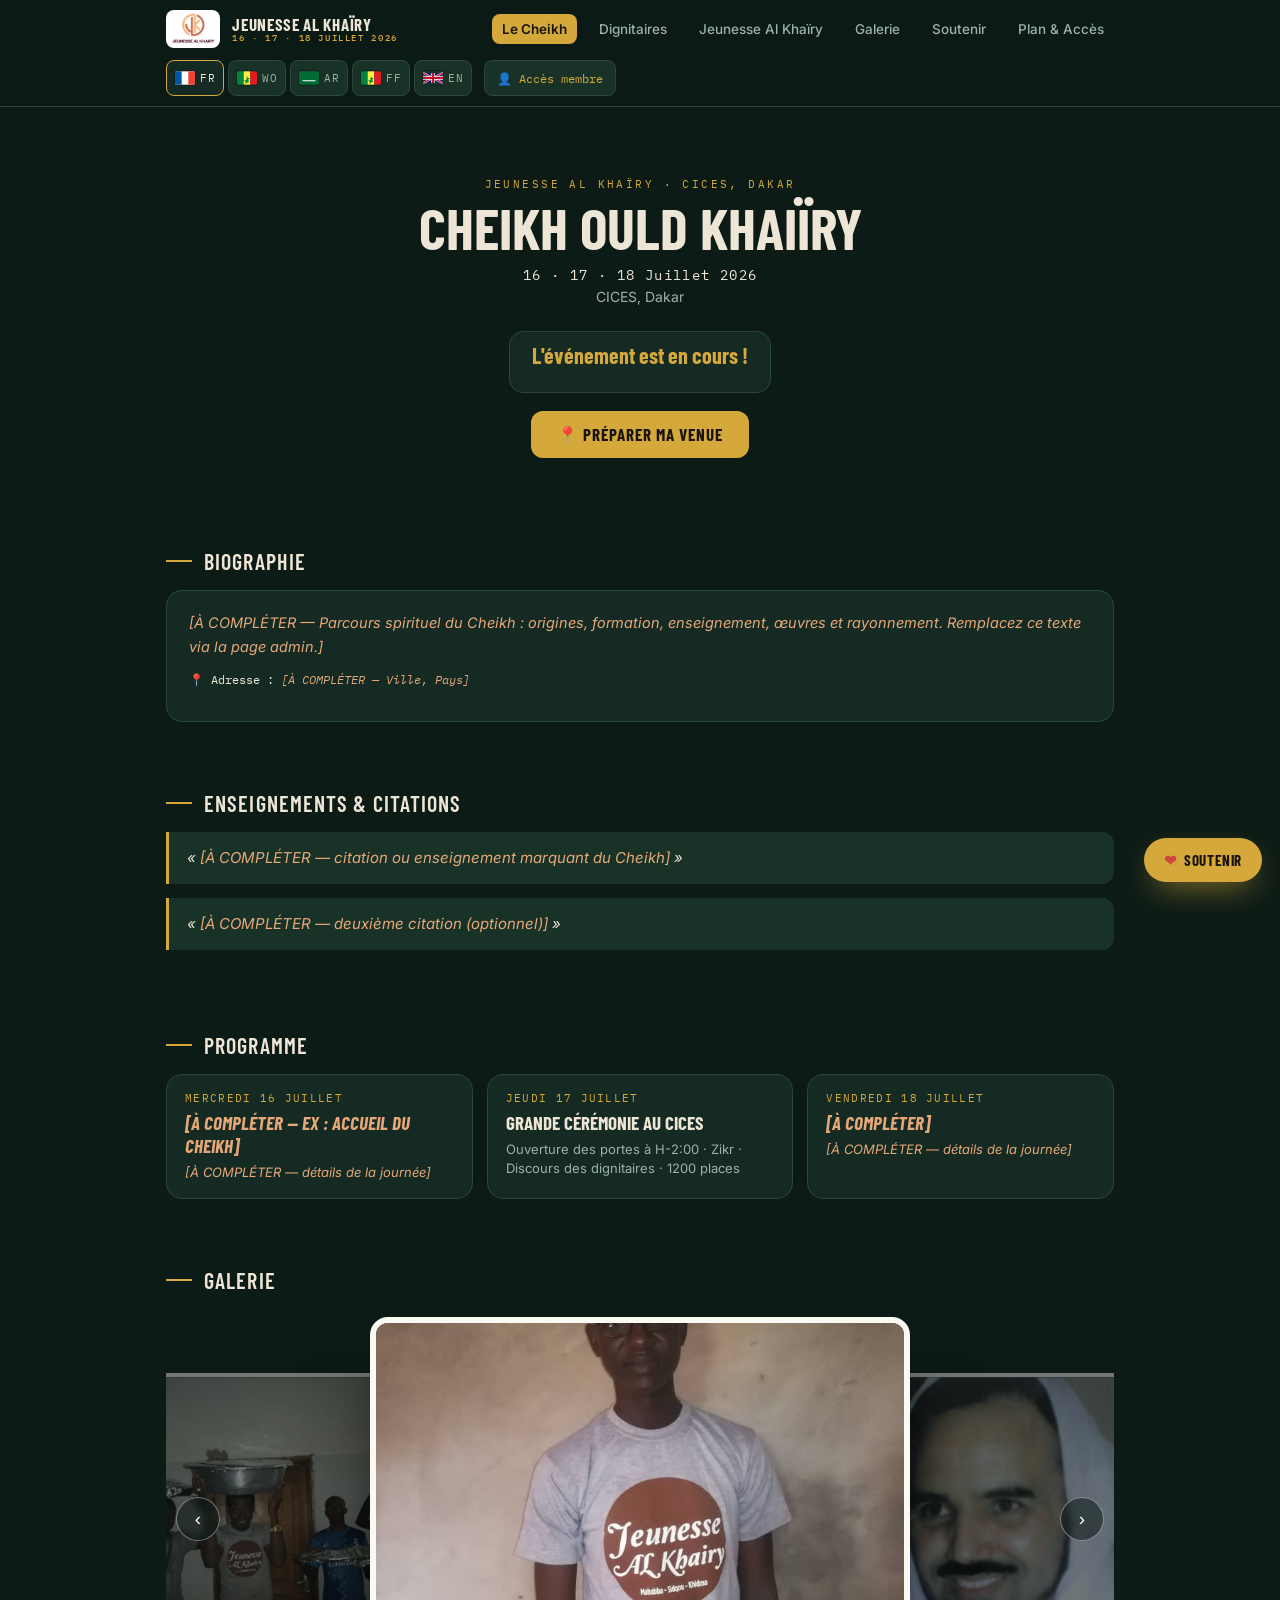
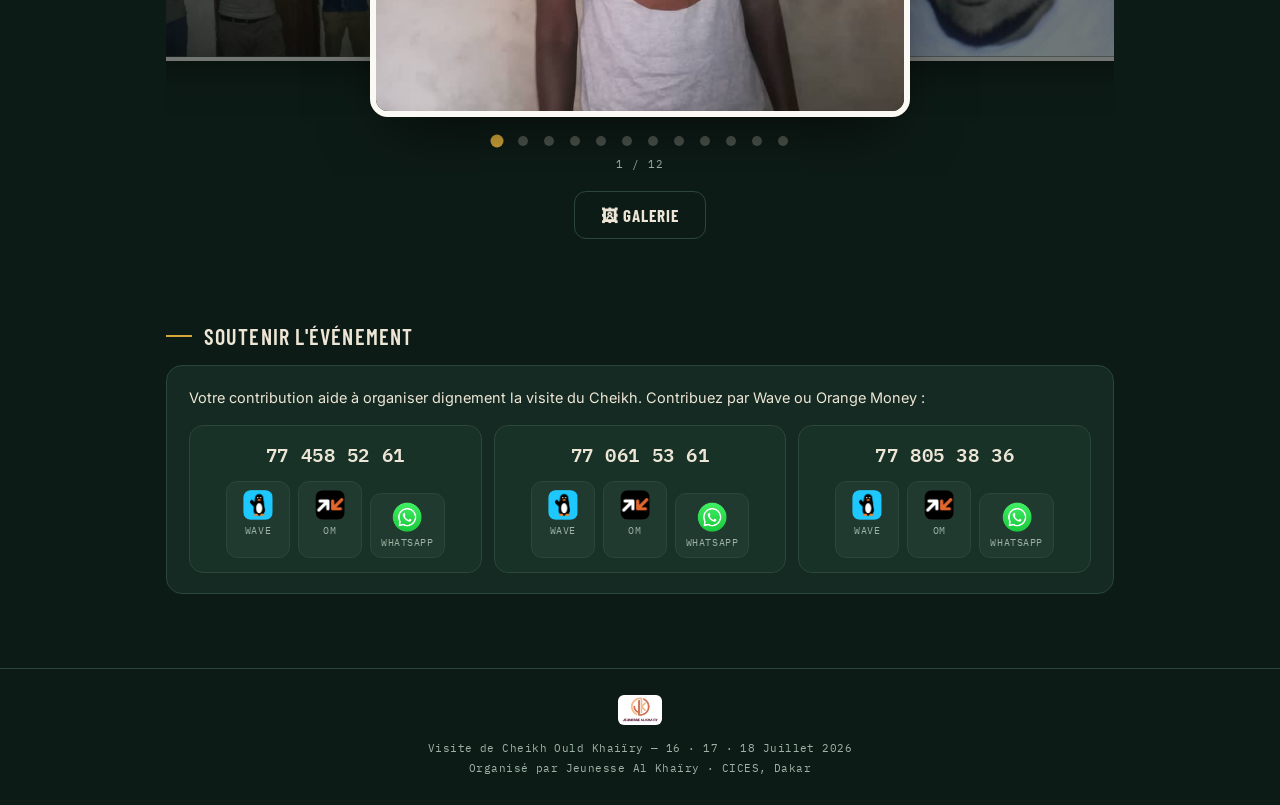
==== commit 7b234127: "content: renomme le Cheikh en « Chérif Cheikh Khaïry Aïdara » Remplace « Cheikh Ould Khaiïry/Khaïry " ====
--- a/index.html
+++ b/index.html
@@ -3,14 +3,14 @@
 <head>
 <meta charset="UTF-8">
 <meta name="viewport" content="width=device-width, initial-scale=1.0">
-<title>Visite de Cheikh Ould Khaiïry — 2026</title>
-<meta name="description" content="Visite de Cheikh Ould Khaiïry à Dakar les 16, 17 et 18 juillet 2026 au CICES. Programme, accès et informations — organisé par Jeunesse Al Khaïry.">
+<title>Visite de Chérif Cheikh Khaïry Aïdara — 2026</title>
+<meta name="description" content="Visite de Chérif Cheikh Khaïry Aïdara à Dakar les 16, 17 et 18 juillet 2026 au CICES. Programme, accès et informations — organisé par Jeunesse Al Khaïry.">
 <link rel="canonical" href="https://jak.sn/">
 <link rel="icon" href="/logo.png" type="image/png">
 <link rel="apple-touch-icon" href="/logo.png">
 <meta property="og:type" content="website">
 <meta property="og:site_name" content="Jeunesse Al Khaïry">
-<meta property="og:title" content="Visite de Cheikh Ould Khaiïry — 16·17·18 Juillet 2026, CICES Dakar">
+<meta property="og:title" content="Visite de Chérif Cheikh Khaïry Aïdara — 16·17·18 Juillet 2026, CICES Dakar">
 <meta property="og:description" content="Programme, accès et informations sur la visite du Cheikh. Organisé par Jeunesse Al Khaïry.">
 <meta property="og:url" content="https://jak.sn/">
 <meta property="og:image" content="https://jak.sn/image_cheikh.png">
@@ -18,7 +18,7 @@
 <meta property="og:image:height" content="630">
 <meta property="og:locale" content="fr_FR">
 <meta name="twitter:card" content="summary_large_image">
-<meta name="twitter:title" content="Visite de Cheikh Ould Khaiïry — Juillet 2026">
+<meta name="twitter:title" content="Visite de Chérif Cheikh Khaïry Aïdara — Juillet 2026">
 <meta name="twitter:description" content="16·17·18 juillet 2026 au CICES, Dakar. Organisé par Jeunesse Al Khaïry.">
 <meta name="twitter:image" content="https://jak.sn/image_cheikh.png">
 <link rel="preconnect" href="https://fonts.googleapis.com">
@@ -27,7 +27,7 @@
 {
   "@context": "https://schema.org",
   "@type": "Event",
-  "name": "Visite de Cheikh Ould Khaiïry",
+  "name": "Visite de Chérif Cheikh Khaïry Aïdara",
   "startDate": "2026-07-16T09:00:00+00:00",
   "endDate": "2026-07-18T22:00:00+00:00",
   "eventStatus": "https://schema.org/EventScheduled",
@@ -49,9 +49,9 @@
 <body>
 <main>
   <header class="hero wrap">
-    <img class="portrait" id="chPhoto" src="" width="482" height="495" alt="Cheikh Ould Khaiïry" onerror="this.style.display='none'">
+    <img class="portrait" id="chPhoto" src="" width="482" height="495" alt="Chérif Cheikh Khaïry Aïdara" onerror="this.style.display='none'">
     <p class="eyebrow" id="chEyebrow"></p>
-    <h1 id="chNom">Cheikh Ould Khaiïry</h1>
+    <h1 id="chNom">Chérif Cheikh Khaïry Aïdara</h1>
     <div class="dates" id="chDates"></div>
     <div class="lieu" id="chLieu"></div>
     <div class="count" id="countdown"></div>
--- a/site.css
+++ b/site.css
@@ -313,6 +313,34 @@
 .authprev{max-width:120px;border-radius:12px;border:2px solid var(--gold);margin:6px 0}
 @media (prefers-reduced-motion: reduce){ .authov{backdrop-filter:none} }
 
+/* Champ téléphone international (modal OTP) */
+.tel-row{display:flex;gap:8px;align-items:stretch;margin:4px 0 10px}
+.cc-wrap{position:relative;flex:none}
+.cc-btn{display:inline-flex;align-items:center;gap:6px;min-block-size:44px;
+  padding:0 10px;background:var(--panel-2);border:1px solid var(--line);
+  border-radius:12px;color:var(--ink);font-family:'IBM Plex Mono',monospace;
+  font-size:13px;cursor:pointer}
+.cc-btn .flag{width:20px;height:14px;border-radius:2px;box-shadow:0 0 0 1px rgba(0,0,0,.25)}
+.cc-btn .chev{color:var(--muted);font-size:10px}
+.cc-num{flex:1;min-inline-size:0;min-block-size:44px}
+.cc-list{position:absolute;inset-inline-start:0;inset-block-start:calc(100% + 4px);
+  z-index:5;max-height:260px;overflow:auto;background:var(--panel);
+  border:1px solid var(--line);border-radius:12px;padding:6px;min-inline-size:220px;
+  box-shadow:0 18px 40px -16px rgba(0,0,0,.7)}
+.cc-list[hidden]{display:none}
+.cc-opt{display:flex;align-items:center;gap:8px;inline-size:100%;min-block-size:44px;
+  padding:6px 8px;background:transparent;border:none;border-radius:8px;cursor:pointer;
+  color:var(--ink);font-size:14px;text-align:start}
+.cc-opt:hover,.cc-opt.on{background:var(--panel-2)}
+.cc-opt .flag{width:20px;height:14px;border-radius:2px;flex:none}
+.cc-opt .code{margin-inline-start:auto;font-family:'IBM Plex Mono',monospace;
+  font-size:12px;color:var(--muted)}
+/* Lecture seule (éditeur) */
+.cc-ro{display:inline-flex;align-items:center;gap:8px;padding:12px;border-radius:12px;
+  border:1px dashed var(--line);background:var(--panel-2);color:var(--ink);
+  font-family:'IBM Plex Mono',monospace;font-size:15px}
+.cc-ro .flag{width:22px;height:15px;border-radius:2px}
+
 /* ============ CHANTIER 2 — PAGE DE DONS ============ */
 /* Formulaire de don — réutilise .panel / .cta / .authinp */
 .don-form{max-width:520px;margin:0 auto}
